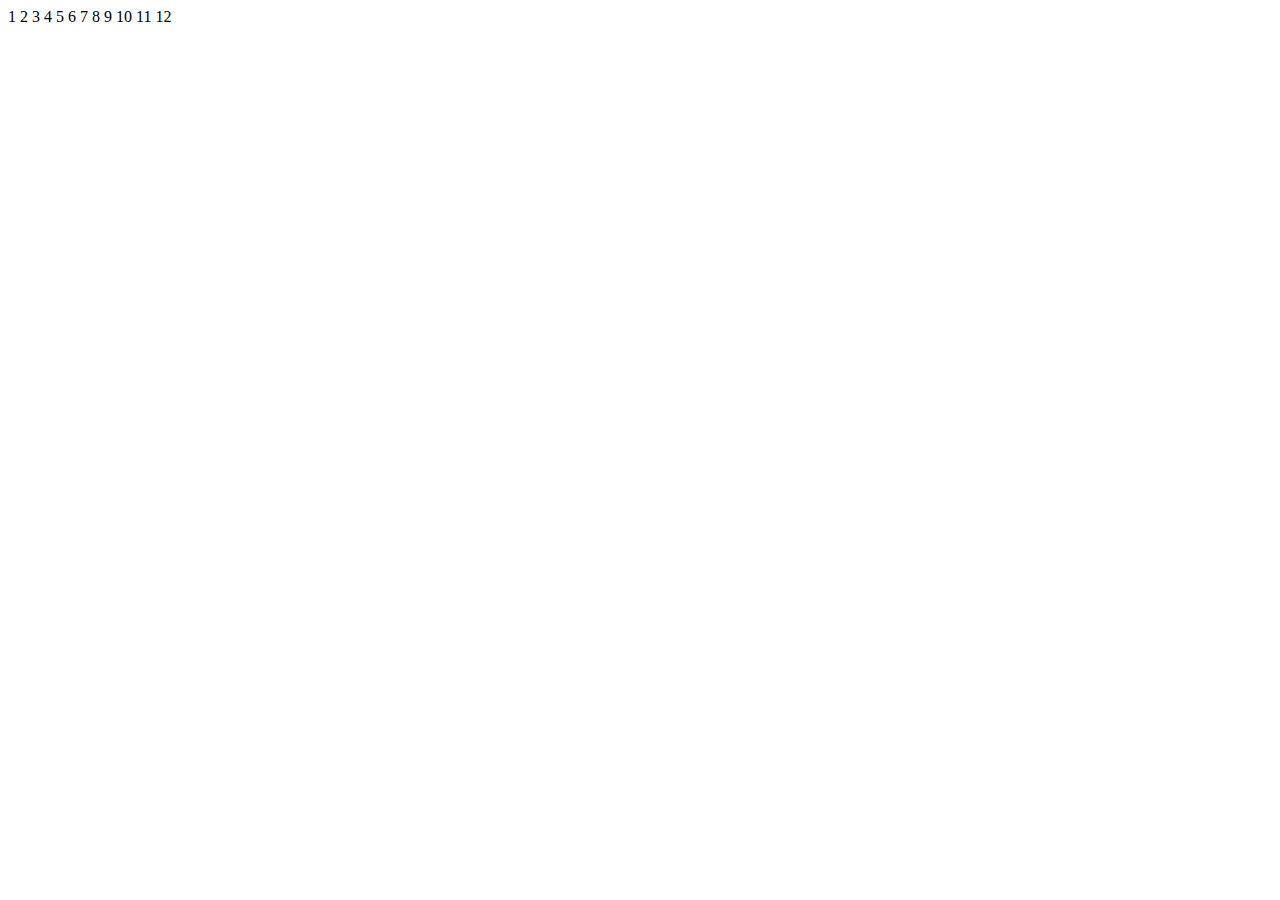
==== analog-clock/index.html @ b94d61ee "index file span add" ====
<!DOCTYPE html>
<html lang="en">

<head>
    <meta charset="UTF-8">
    <meta name="viewport" content="width=device-width, initial-scale=1.0">
    <title>Analog-Clock</title>
    <link rel="stylesheet" href="./assets/css/style.css">
</head>

<body>
    <div class="container">
        <div class="clock">
            <span>1</span>
            <span>2</span>
            <span>3</span>
            <span>4</span>
            <span>5</span>
            <span>6</span>
            <span>7</span>
            <span>8</span>
            <span>9</span>
            <span>10</span>
            <span>11</span>
            <span>12</span>
        </div>
    </div>







    <!-- SCRIPT FILE -->
    <script src="./assets/javascript/app.js"></script>
</body>

</html>
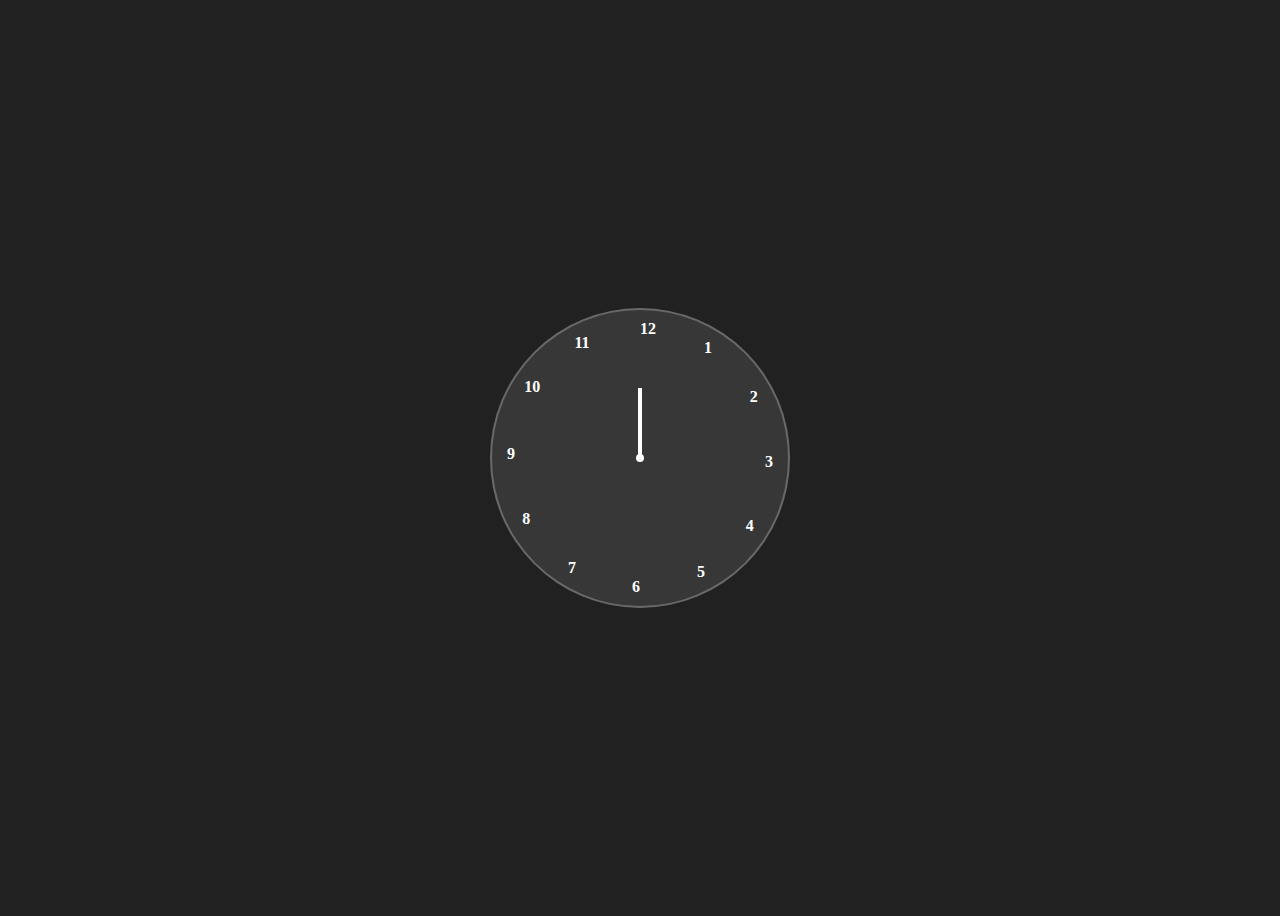
==== commit 4097ce5a: "index file 3 div add and style css complete" ====
--- a/analog-clock/index.html
+++ b/analog-clock/index.html
@@ -11,18 +11,45 @@
 <body>
     <div class="container">
         <div class="clock">
-            <span>1</span>
-            <span>2</span>
-            <span>3</span>
-            <span>4</span>
-            <span>5</span>
-            <span>6</span>
-            <span>7</span>
-            <span>8</span>
-            <span>9</span>
-            <span>10</span>
-            <span>11</span>
-            <span>12</span>
+            <div style="--color:#ff3d58" class="hand"><i></i></div>
+            <div style="--color:#00a6ff" class="hand"><i></i></div>
+            <div style="--color:#fff" class="hand"><i></i></div>
+            <span style="--i:1">
+                <b>1</b>
+            </span>
+            <span style="--i:2">
+                <b>2</b>
+            </span>
+            <span style="--i:3">
+                <b>3</b>
+            </span>
+            <span style="--i:4">
+                <b>4</b>
+            </span>
+            <span style="--i:5">
+                <b>5</b>
+            </span>
+            <span style="--i:6">
+                <b>6</b>
+            </span>
+            <span style="--i:7">
+                <b>7</b>
+            </span>
+            <span style="--i:8">
+                <b>8</b>
+            </span>
+            <span style="--i:9">
+                <b>9</b>
+            </span>
+            <span style="--i:10">
+                <b>10</b>
+            </span>
+            <span style="--i:11">
+                <b>11</b>
+            </span>
+            <span style="--i:12">
+                <b>12</b>
+            </span>
         </div>
     </div>
 
--- a/analog-clock/assets/css/style.css
+++ b/analog-clock/assets/css/style.css
@@ -0,0 +1,68 @@
+html {
+    box-sizing: border-box;
+}
+
+* {
+    box-sizing: inherit;
+    font-family: 'Times New Roman', Times, serif;
+}
+
+body {
+    display: flex;
+    justify-content: center;
+    align-items: center;
+    min-height: 100vh;
+    background-color: #212121;
+    color: #fff;
+}
+
+.container {
+    position: relative;
+}
+
+.clock {
+    width: 300px;
+    height: 300px;
+    border-radius: 50%;
+    background-color: rgba(255, 255, 255, 0.1);
+    border: 2px solid rgba(255, 255, 255, 0.25);
+    display: flex;
+    justify-content: center;
+    align-items: center;
+}
+
+.clock span {
+    position: absolute;
+    transform: rotate(calc(30deg * var(--i)));
+    inset: 12px;
+    text-align: center;
+}
+
+.clock span b {
+    position: absolute;
+    transform: rotate(calc(-30deg * var(--i)));
+    font-size: 1rem;
+}
+
+.clock::before {
+    content: "";
+    position: absolute;
+    width: 8px;
+    height: 8px;
+    border-radius: 50%;
+    background-color: #fff;
+}
+
+.hand {
+    position: absolute;
+    display: flex;
+    justify-content: center;
+    align-items: flex-end;
+}
+
+.hand i {
+    position: absolute;
+    width: 4px;
+    height: 70px;
+    background-color: var(--color);
+}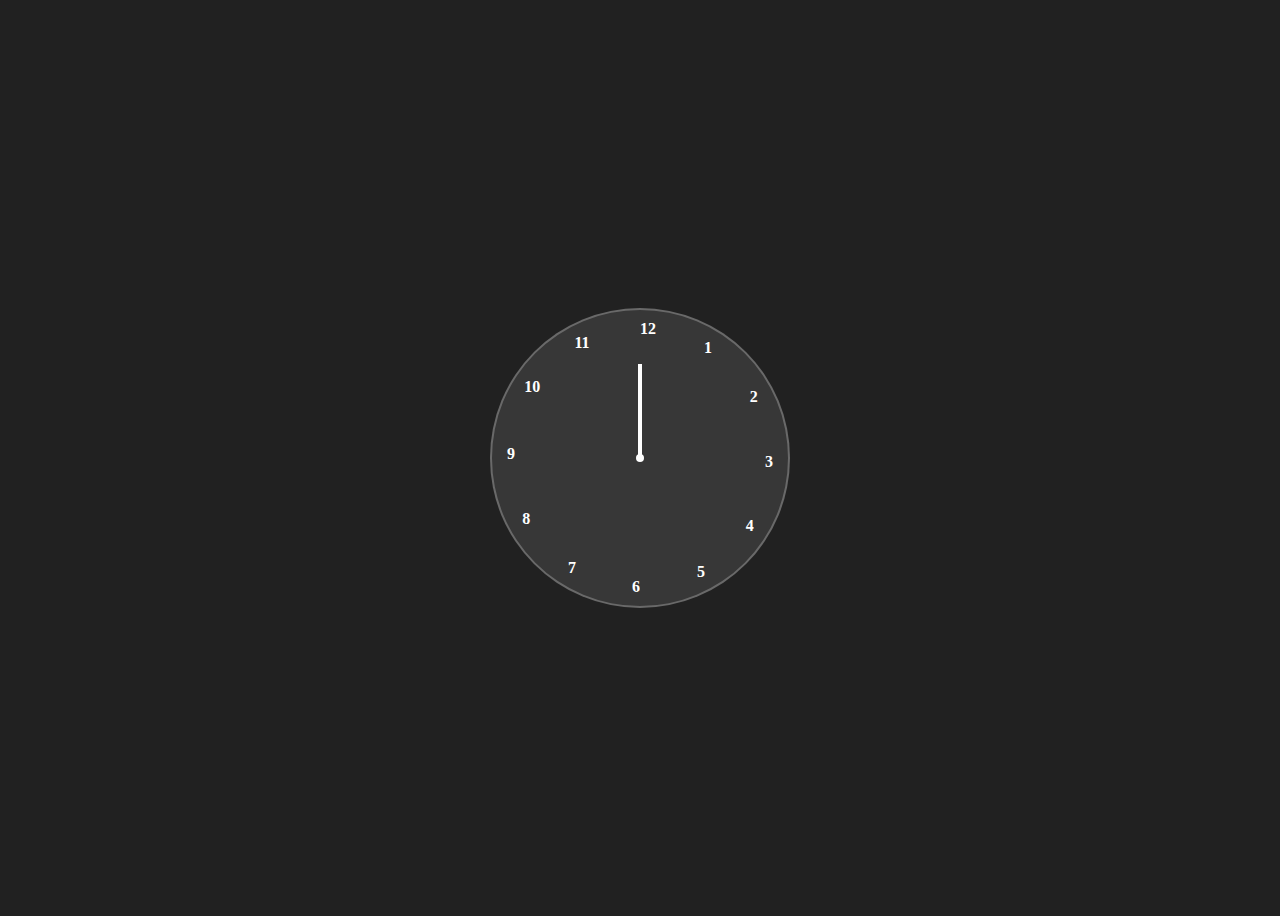
==== commit 9c6144a7: "analog complete project" ====
--- a/analog-clock/index.html
+++ b/analog-clock/index.html
@@ -11,9 +11,9 @@
 <body>
     <div class="container">
         <div class="clock">
-            <div style="--color:#ff3d58" class="hand"><i></i></div>
-            <div style="--color:#00a6ff" class="hand"><i></i></div>
-            <div style="--color:#fff" class="hand"><i></i></div>
+            <div style="--color:#ff3d58; --height:74px;" class="hand" id="hour"><i></i></div>
+            <div style="--color:#00a6ff; --height:84px;" class="hand" id="minute"><i></i></div>
+            <div style="--color:#fff; --height:94px;" class="hand" id="second"><i></i></div>
             <span style="--i:1">
                 <b>1</b>
             </span>
--- a/analog-clock/assets/css/style.css
+++ b/analog-clock/assets/css/style.css
@@ -51,6 +51,7 @@
     height: 8px;
     border-radius: 50%;
     background-color: #fff;
+    z-index: 2;
 }
 
 .hand {
@@ -63,6 +64,6 @@
 .hand i {
     position: absolute;
     width: 4px;
-    height: 70px;
+    height: var(--height);
     background-color: var(--color);
 }